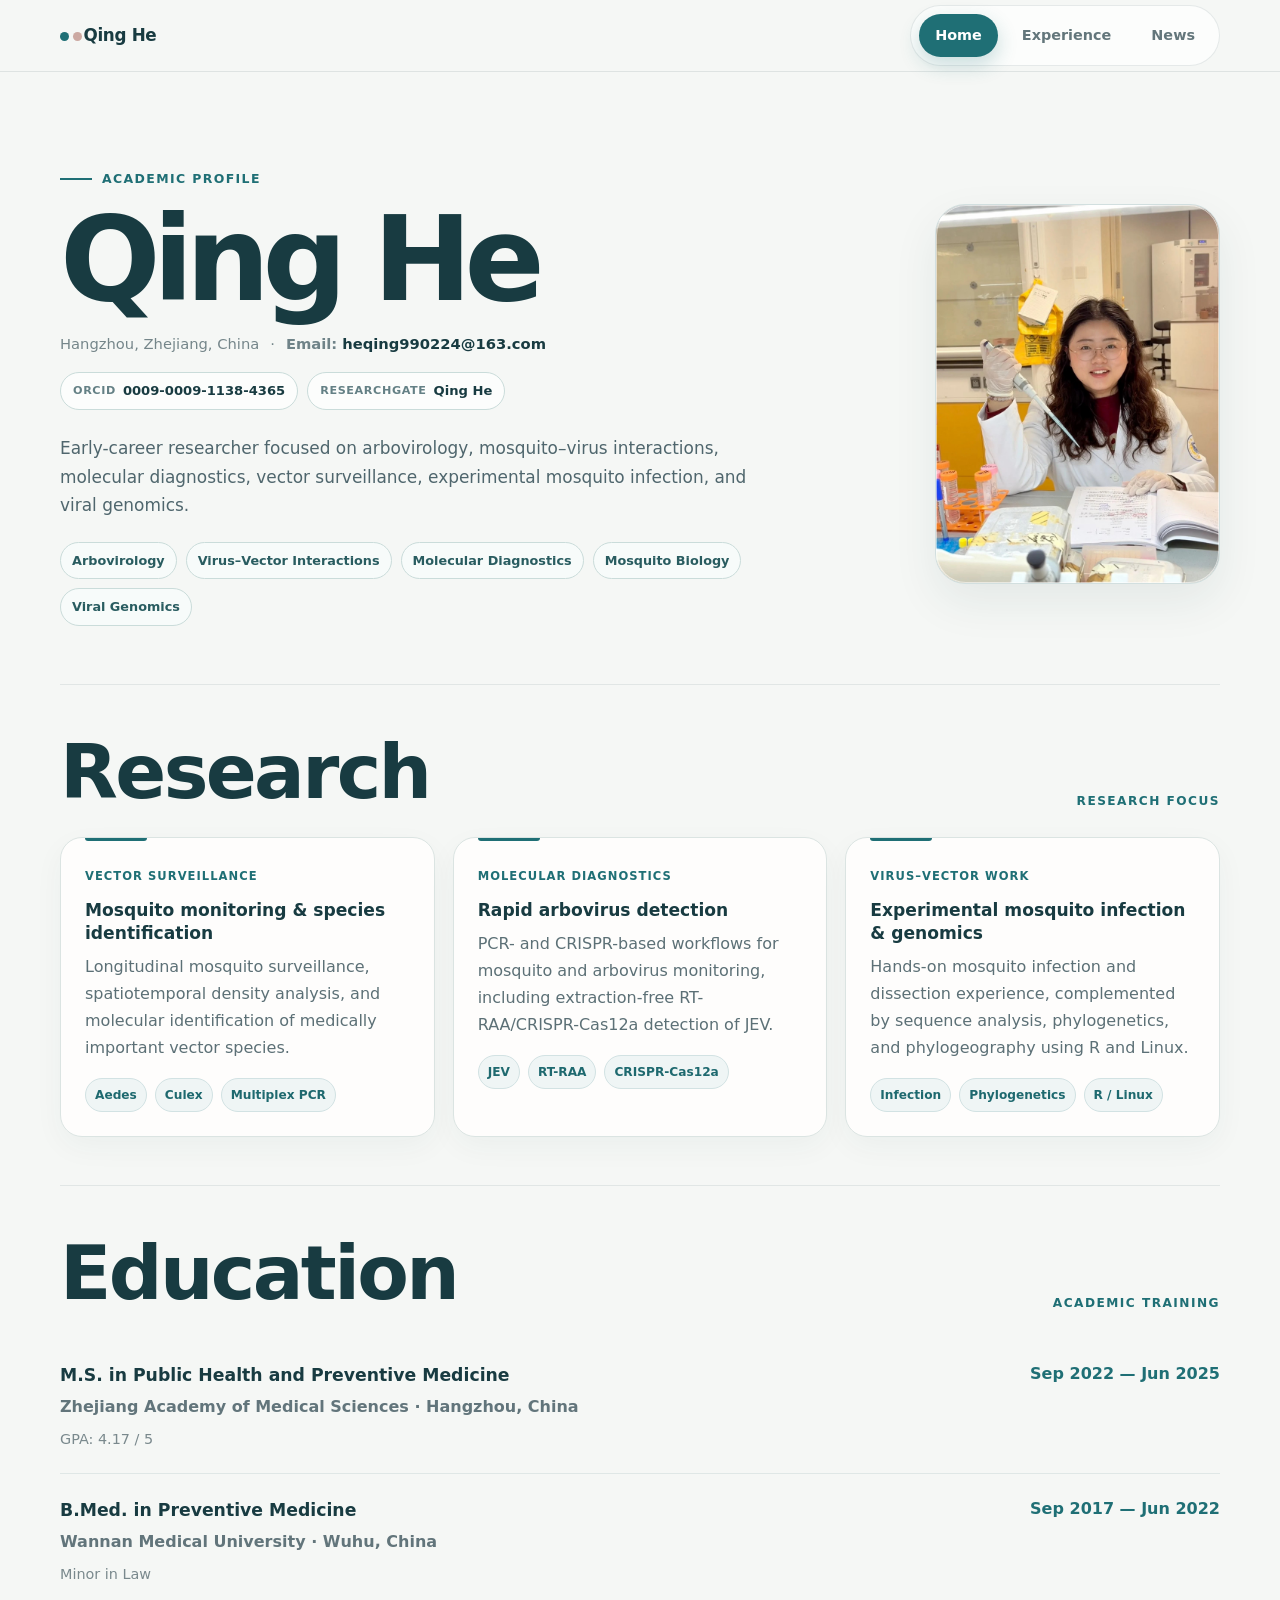
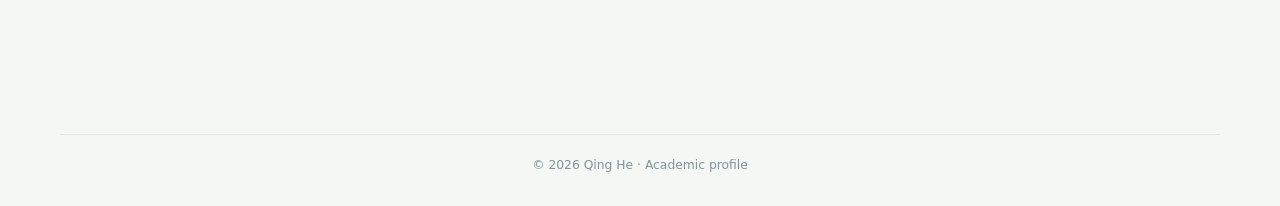
==== index.html @ 80b7b5f9 "Add files via upload" ====
<!doctype html>
<html lang="en">
<head>
  <meta charset="utf-8" />
  <meta name="viewport" content="width=device-width, initial-scale=1" />
  <meta name="description" content="Qing He — academic profile in
arbovirology, virus–vector interactions, molecular diagnostics, mosquito
biology, and viral genomics." />
  <title>Qing He | Academic Profile</title>
  <link rel="stylesheet" href="styles.css" />
</head>
<body>
<header class="site-header">
    <div class="nav-wrap">
      <button
        class="brand"
        type="button"
        data-go="home"
        aria-label="Go to Home"
      >
        <span class="brand-mark" aria-hidden="true"></span>
        Qing He
      </button>

      <nav class="nav" aria-label="Primary navigation">
        <button
          class="nav-button is-active"
          data-target="home"
          style="--nav-accent: var(--home)"
        >
          Home
        </button>

        <button
          class="nav-button"
          data-target="experience"
          style="--nav-accent: var(--experience)"
        >
          Experience
        </button>

        <button
          class="nav-button"
          data-target="news"
          style="--nav-accent: var(--news)"
        >
          News
        </button>
      </nav>
    </div>
  </header>

  <main class="viewport">
    <section
      class="panel is-active"
      id="home"
      data-section="home"
      aria-labelledby="home-title"
    >
      <div class="panel-inner">
        <div class="home-hero">
          <div>
            <div class="eyebrow">Academic profile</div>

            <h1 class="hero-title" id="home-title">
              Qing He
            </h1>

            <div class="hero-meta">
              <span>Hangzhou, Zhejiang, China</span>
              <span aria-hidden="true">·</span>
              <a class="hero-email" href="/cdn-cgi/l/email-protection#c9a1acb8a0a7aef0f0f9fbfbfd89f8fffae7aaa6a4" data-email-link data-email-user="heqing990224" data-email-domain="163.com" aria-label="Email Qing He">
                <span class="hero-email-label">Email:</span>
                <span data-email-text>heqing990224<span aria-hidden="true">@</span>163.com</span>
              </a>
            </div>

            <div class="profile-links" aria-label="Academic profiles">
              <a class="profile-link" href="https://orcid.org/0009-0009-1138-4365" target="_blank" rel="noopener noreferrer" aria-label="Open Qing He ORCID profile">
                <span class="profile-link-label">ORCID</span>
                <span class="profile-link-value">0009-0009-1138-4365</span>
              </a>

              <a class="profile-link" href="https://www.researchgate.net/profile/Qing-He-54?ev=hdr_xprf&_sg=8JIDaJkC8CQOIIsmKTd4hrXdE8u2gQSacKJTOpzqQP1G1YLmXkYHVivfxUIa-Lt-4Oq8OK9d4lY125gKwbFvw5Dj&_tp=eyJjb250ZXh0Ijp7ImZpcnN0UGFnZSI6ImhvbWUiLCJwYWdlIjoiaG9tZSIsInBvc2l0aW9uIjoiZ2xvYmFsSGVhZGVyIn19" target="_blank" rel="noopener noreferrer" aria-label="Open Qing He ResearchGate profile">
                <span class="profile-link-label">ResearchGate</span>
                <span class="profile-link-value">Qing He</span>
              </a>
            </div>

            <p class="hero-copy">
              Early-career researcher focused on arbovirology,
              mosquito–virus interactions, molecular diagnostics,
              vector surveillance, experimental mosquito infection,
              and viral genomics.
            </p>

            <div
              class="hero-pills"
              aria-label="Research interests"
            >
              <span class="pill">Arbovirology</span>
              <span class="pill">Virus–Vector Interactions</span>
              <span class="pill">Molecular Diagnostics</span>
              <span class="pill">Mosquito Biology</span>
              <span class="pill">Viral Genomics</span>
            </div>
          </div>

          <div class="portrait-wrap">
            <div class="portrait-frame">
              <img
                src="images/portrait.png"
                alt="Qing He working in a laboratory"
              />
            </div>
          </div>
        </div>

        <section
          class="section-block"
          aria-labelledby="research-title"
        >
          <div class="section-heading">
            <h2 id="research-title">Research</h2>
            <div class="section-index">Research focus</div>
          </div>

          <div class="grid-3">
            <article class="card">
              <span class="mini-label">Vector surveillance</span>

              <h4>
                Mosquito monitoring &amp; species identification
              </h4>

              <p>
                Longitudinal mosquito surveillance,
                spatiotemporal density analysis, and molecular
                identification of medically important vector species.
              </p>

              <div class="key-tags">
                <span class="key-tag">Aedes</span>
                <span class="key-tag">Culex</span>
                <span class="key-tag">Multiplex PCR</span>
              </div>
            </article>

            <article class="card">
              <span class="mini-label">Molecular diagnostics</span>

              <h4>Rapid arbovirus detection</h4>

              <p>
                PCR- and CRISPR-based workflows for mosquito
                and arbovirus monitoring, including extraction-free
                RT-RAA/CRISPR-Cas12a detection of JEV.
              </p>

              <div class="key-tags">
                <span class="key-tag">JEV</span>
                <span class="key-tag">RT-RAA</span>
                <span class="key-tag">CRISPR-Cas12a</span>
              </div>
            </article>

            <article class="card">
              <span class="mini-label">Virus–vector work</span>

              <h4>
                Experimental mosquito infection &amp; genomics
              </h4>

              <p>
                Hands-on mosquito infection and dissection experience,
                complemented by sequence analysis, phylogenetics,
                and phylogeography using R and Linux.
              </p>

              <div class="key-tags">
                <span class="key-tag">Infection</span>
                <span class="key-tag">Phylogenetics</span>
                <span class="key-tag">R / Linux</span>
              </div>
            </article>
          </div>
        </section>

        <section
          class="section-block"
          aria-labelledby="education-title"
        >
          <div class="section-heading">
            <h2 id="education-title">Education</h2>
            <div class="section-index">Academic training</div>
          </div>

          <div class="education-list">
            <article class="edu-item">
              <div>
                <h3 class="edu-degree">
                  M.S. in Public Health and Preventive Medicine
                </h3>

                <p class="edu-school">
                  Zhejiang Academy of Medical Sciences · Hangzhou, China
                </p>

                <p class="edu-note">
                  GPA: 4.17 / 5
                </p>
              </div>

              <div class="edu-date">
                Sep 2022 — Jun 2025
              </div>
            </article>

            <article class="edu-item">
              <div>
                <h3 class="edu-degree">
                  B.Med. in Preventive Medicine
                </h3>

                <p class="edu-school">
                  Wannan Medical University · Wuhu, China
                </p>

                <p class="edu-note">
                  Minor in Law
                </p>
              </div>

              <div class="edu-date">
                Sep 2017 — Jun 2022
              </div>
            </article>
          </div>
        </section>
      </div>
    </section>

    <section
      class="panel"
      id="experience"
      data-section="experience"
      aria-labelledby="experience-title"
    >
      <div class="panel-inner experience-shell">
        <section
          class="subsection"
          aria-labelledby="experience-title"
        >
          <div class="section-heading">
            <h2 id="experience-title">
              Research Experience
            </h2>

            <div class="section-index">
              Experience
            </div>
          </div>

          <div class="timeline">
            <article class="timeline-item">
              <div class="timeline-date">
                Jul 2025 — Present
              </div>

              <div>
                <h3 class="timeline-role">
                  Research Assistant
                </h3>

                <p class="timeline-org">
                  Sir Run Run Shaw Hospital,
                  School of Medicine, Zhejiang University
                </p>
              </div>
            </article>

            <article class="timeline-item">
              <div class="timeline-date">
                Sep 2022 — Dec 2024
              </div>

              <div>
                <h3 class="timeline-role">
                  Master’s Research Student
                </h3>

                <p class="timeline-org">
                  Provincial Key R&amp;D Project — Mosquito-borne Disease Surveillance ·
                  Zhejiang Academy of Medical Sciences
                </p>

                <p class="timeline-body">
                  Conducted longitudinal mosquito surveillance
                  across 10 surveillance sites in seven cities in
                  Zhejiang Province and analyzed spatiotemporal
                  mosquito-density patterns using R.
                </p>
              </div>
            </article>

            <article class="timeline-item">
              <div class="timeline-date">
                Jul 2023 — May 2025
              </div>

              <div>
                <h3 class="timeline-role">
                  Jointly Supervised Research Student
                </h3>

                <p class="timeline-org">
                  Southern Medical University · Guangzhou, China
                </p>

                <p class="timeline-body">
                  Developed and validated multiplex PCR identification
                  of six medically important mosquito species and
                  an extraction-free RT-RAA/CRISPR-Cas12a assay
                  for JEV detection.
                </p>
              </div>
            </article>
          </div>
        </section>

        <section
          class="subsection"
          aria-labelledby="publications-title"
        >
          <div class="section-heading">
            <h3 id="publications-title">
              Publications
            </h3>

            <div class="section-index">
              Papers &amp; patent
            </div>
          </div>

          <div class="pub-list">
            <article class="pub">
              <div class="pub-year">2026</div>

              <div>
                <p class="pub-title">
                  Guo X, Hu M, Lu Y, Liu X, Chen H, Zhang X,
                  Ge L, Li Z, Wang Y, <strong>He Q</strong>, et al.
                  A CRISPR-Cas12a-based assay for rapid dengue virus
                  monitoring in mosquito and clinical samples
                  facilitating global collaborative surveillance
                  and risk assessment to block dengue spreading.
                </p>

                <p class="pub-meta">
                  <em>Interdisciplinary Medicine</em>.
                  2026;4:e70074.
                </p>

                <div class="badges">
                  <span class="badge article">Article</span>
                </div>
              </div>
            </article>

            <article class="pub">
              <div class="pub-year">2025</div>

              <div>
                <p class="pub-title">
                  <strong>He Q</strong>, Lu Q, Xie N, et al.
                  Real-time dynamic monitoring and multiplex PCR
                  identification of vector mosquitoes in Zhejiang,
                  China.
                </p>

                <p class="pub-meta">
                  <em>PLoS Neglected Tropical Diseases</em>.
                  2025;19(5):e0013129.
                </p>

                <div class="badges">
                  <span class="badge first-author">
                    First author
                  </span>

                  <span class="badge article">
                    Article
                  </span>
                </div>
              </div>
            </article>

            <article class="pub">
              <div class="pub-year">2025</div>

              <div>
                <p class="pub-title">
                  Liu X, Li Z, Guo X, Ge L, Hu M,
                  <strong>He Q</strong>, et al.
                  SMART-RNA-Metavirome: a practical RNA metavirome
                  platform compatible with high-throughput
                  sequencing of both short and long reads.
                </p>

                <p class="pub-meta">
                  <em>Infectious Diseases of Poverty</em>.
                  2025;14(1):101.
                </p>

                <div class="badges">
                  <span class="badge article">
                    Article
                  </span>
                </div>
              </div>
            </article>

            <article class="pub">
              <div class="pub-year">2024</div>

              <div>
                <p class="pub-title">
                  Yu X, <strong>He Q</strong>, Kong Q.
                  Multidisciplinary approaches to combat emerging
                  viruses: diagnostics, therapeutic gene and vaccine
                  delivery, and nanotherapeutics.
                </p>

                <p class="pub-meta">
                  <em>Frontiers in Microbiology</em>.
                  2024;15:1387623.
                </p>

                <div class="badges">
                  <span class="badge review">
                    Review
                  </span>
                </div>
              </div>
            </article>

            <article class="pub">
              <div class="pub-year">
                Under review
              </div>

              <div>
                <p class="pub-title">
                  <strong>He Q</strong>, Li X, Hu Y, et al.
                  An extraction-free RT-RAA/CRISPR-Cas12a assay
                  for rapid detection of Japanese encephalitis
                  virus in mosquito surveillance.
                </p>

                <p class="pub-meta">
                  Under review at
                  <em>Parasites &amp; Vectors</em>.
                </p>

                <div class="badges">
                  <span class="badge first-author">
                    First author
                  </span>

                  <span class="badge article">
                    Article
                  </span>

                  <span class="badge status">
                    Under review
                  </span>
                </div>
              </div>
            </article>
          </div>

          <div class="patent-row">
            <div class="type-label">
              Patent
            </div>

            <h4>
              <strong>He Q</strong>, et al.
              A multiplex PCR detection kit for identifying
              multiple mosquito species.
            </h4>

            <p>
              Chinese Invention Patent Application No.
              <strong>CN202410066806.4</strong> ·
              Published; application pending.
            </p>
          </div>
        </section>

        <section
          class="subsection"
          aria-labelledby="skills-title"
        >
          <div class="section-heading">
            <h3 id="skills-title">
              Technical Skills
            </h3>

            <div class="section-index">
              Methods
            </div>
          </div>

          <div class="skills-grid">
            <article class="skill-card">
              <h4>
                Arbovirus &amp; Mosquito Techniques
              </h4>

              <p>
                Mosquito collection and surveillance;
                mosquito rearing; experimental mosquito infection;
                mosquito dissection.
              </p>

              <div class="skill-chip-row">
                <span class="skill-chip">Collection</span>
                <span class="skill-chip">Rearing</span>
                <span class="skill-chip">Infection</span>
                <span class="skill-chip">Dissection</span>
              </div>
            </article>

            <article class="skill-card">
              <h4>
                Virology &amp; Cell Culture
              </h4>

              <p>
                Cell culture; viral infection;
                virus propagation/enrichment;
                RNA/DNA extraction; qPCR.
              </p>

              <div class="skill-chip-row">
                <span class="skill-chip">Cell culture</span>
                <span class="skill-chip">Virus propagation</span>
                <span class="skill-chip">qPCR</span>
              </div>
            </article>

            <article class="skill-card">
              <h4>
                Molecular Biology &amp; Diagnostics
              </h4>

              <p>
                PCR; RT-RAA; CRISPR-Cas12a;
                primer design; plasmid construction;
                gel electrophoresis.
              </p>

              <div class="skill-chip-row">
                <span class="skill-chip">PCR</span>
                <span class="skill-chip">RT-RAA</span>
                <span class="skill-chip">CRISPR-Cas12a</span>
              </div>
            </article>

            <article class="skill-card">
              <h4>
                Bioinformatics &amp; Data Analysis
              </h4>

              <p>
                R; Linux; MEGA; phylogenetic analysis;
                phylogeographic analysis; SPSS;
                Adobe Illustrator.
              </p>

              <div class="skill-chip-row">
                <span class="skill-chip">R</span>
                <span class="skill-chip">Linux</span>
                <span class="skill-chip">Phylogenetics</span>
                <span class="skill-chip">SPSS</span>
              </div>
            </article>

            <article class="skill-card">
              <h4>
                Animal Experiments
              </h4>

              <p>
                Mouse intraperitoneal injection; oral gavage;
                blood collection; necropsy.
              </p>

              <div class="skill-chip-row">
                <span class="skill-chip">In vivo work</span>
                <span class="skill-chip">Necropsy</span>
                <span class="skill-chip">Sample collection</span>
              </div>
            </article>
          </div>
        </section>
      </div>
    </section>

    <section
      class="panel news-panel"
      id="news"
      data-section="news"
      aria-labelledby="news-title"
    >
      <div class="panel-inner">
        <div class="section-heading">
          <h2 id="news-title">News</h2>
          <div class="section-index">Updates</div>
        </div>

        <div
          class="news-grid"
          id="newsGrid"
          aria-live="polite"
        ></div>

      </div>
    </section>
  </main>

  <footer class="page-footer">
    © <span id="year"></span> Qing He · Academic profile
  </footer>
<script data-cfasync="false" src="/cdn-cgi/scripts/5c5dd728/cloudflare-static/email-decode.min.js"></script><script src="site.js"></script>
</body>
</html>
---- styles.css ----
:root {
      --ink: #183b41;
      --muted: #61757b;
      --line: #dbe4e2;
      --paper: #f5f7f5;
      --home: #1f6f75;
      --experience: #78633d;
      --news: #a45d50;
      --plum: #66598a;
      --gold: #a4732e;
      --soft-teal: #e8f3f0;
      --soft-blue: #edf4fa;
      --soft-gold: #fbf4e7;
      --soft-plum: #f2eff8;
      --soft-sage: #eef4e9;
      --shadow: 0 18px 45px rgba(27, 59, 64, .08);
      --radius: 22px;
      --max: 1160px;
      --header-h: 72px;
    }

    * { box-sizing: border-box; }
    html { scroll-behavior: smooth; }

    body {
      margin: 0;
      font-family: Inter, ui-sans-serif, system-ui, -apple-system,
        BlinkMacSystemFont, "Segoe UI", sans-serif;
      color: var(--ink);
      background: var(--paper);
      line-height: 1.68;
      -webkit-font-smoothing: antialiased;
      text-rendering: optimizeLegibility;
    }

    a {
      color: var(--home);
      text-underline-offset: 3px;
    }

    button,
    input,
    textarea {
      font: inherit;
    }

    button { cursor: pointer; }

    .site-header {
      position: sticky;
      top: 0;
      z-index: 40;
      min-height: var(--header-h);
      display: flex;
      align-items: center;
      background: rgba(245, 247, 245, .94);
      backdrop-filter: blur(14px);
      border-bottom: 1px solid rgba(24, 59, 65, .10);
    }

    .nav-wrap {
      width: min(var(--max), calc(100% - 40px));
      margin: 0 auto;
      display: flex;
      align-items: center;
      justify-content: space-between;
      gap: 20px;
    }

    .brand {
      border: 0;
      background: transparent;
      color: var(--ink);
      font-weight: 900;
      letter-spacing: -.02em;
      font-size: 1.05rem;
      padding: 8px 0;
    }

    .brand-mark {
      display: inline-block;
      width: 9px;
      height: 9px;
      margin-right: 9px;
      border-radius: 50%;
      background: var(--home);
      box-shadow: 13px 0 0 rgba(164, 93, 80, .5);
    }

    .nav {
      display: flex;
      align-items: center;
      gap: 8px;
      padding: 8px;
      border: 1px solid rgba(24, 59, 65, .10);
      border-radius: 999px;
      background: rgba(255, 255, 255, .72);
    }

    .nav-button {
      border: 0;
      border-radius: 999px;
      padding: 9px 16px;
      background: transparent;
      color: #63767b;
      font-weight: 800;
      font-size: .9rem;
    }

    .nav-button:hover,
    .nav-button:focus-visible {
      color: var(--nav-accent);
      background: color-mix(in srgb, var(--nav-accent) 8%, white);
      outline: none;
    }

    .nav-button.is-active {
      color: #fff;
      background: var(--nav-accent);
      box-shadow: 0 8px 20px
        color-mix(in srgb, var(--nav-accent) 24%, transparent);
    }

    .viewport {
      min-height: calc(100vh - var(--header-h));
    }

    .panel {
      display: none;
      padding: 56px 0 74px;
    }

    .panel.is-active {
      display: block;
      animation: fade-in .25s ease-out;
    }

    .panel-inner {
      width: min(var(--max), calc(100% - 40px));
      margin: 0 auto;
    }

    .panel[data-section="home"] { --accent: var(--home); }
    .panel[data-section="experience"] { --accent: var(--experience); }
    .panel[data-section="news"] { --accent: var(--news); }

    @keyframes fade-in {
      from {
        opacity: 0;
        transform: translateY(8px);
      }
      to {
        opacity: 1;
        transform: translateY(0);
      }
    }

    .home-hero {
      display: grid;
      grid-template-columns: minmax(0, 1.25fr) minmax(260px, .75fr);
      gap: 58px;
      align-items: center;
      min-height: 485px;
      padding: 34px 0 58px;
    }

    .eyebrow {
      display: inline-flex;
      align-items: center;
      gap: 10px;
      margin-bottom: 16px;
      color: var(--home);
      font-size: .78rem;
      font-weight: 900;
      letter-spacing: .11em;
      text-transform: uppercase;
    }

    .eyebrow::before {
      content: "";
      width: 32px;
      height: 2px;
      background: currentColor;
    }

    .hero-title {
      margin: 0;
      font-size: clamp(4rem, 10vw, 7.4rem);
      line-height: .92;
      letter-spacing: -.065em;
    }

    .hero-meta {
      display: flex;
      flex-wrap: wrap;
      gap: 8px 11px;
      align-items: center;
      margin-top: 18px;
      color: #75868a;
      font-size: .92rem;
    }

    .hero-meta a {
      color: var(--ink);
      font-weight: 780;
    }

    .hero-email {
      display: inline-flex;
      align-items: baseline;
      gap: 5px;
      color: var(--ink);
      font-weight: 800;
      text-decoration: none;
      white-space: nowrap;
    }

    .hero-email:hover,
    .hero-email:focus-visible {
      color: var(--home);
      text-decoration: underline;
      outline: none;
    }

    .hero-email-label {
      color: #6f8388;
      font-weight: 760;
    }

    .profile-links {
      display: flex;
      flex-wrap: wrap;
      gap: 9px;
      margin-top: 15px;
    }

    .profile-link {
      display: inline-flex;
      align-items: center;
      gap: 7px;
      min-height: 38px;
      border: 1px solid #cadcda;
      border-radius: 999px;
      background: rgba(255, 255, 255, .74);
      color: #295c60;
      padding: 8px 12px;
      font-size: .82rem;
      font-weight: 820;
      line-height: 1.2;
      text-decoration: none;
      transition: transform .18s ease, background .18s ease, border-color .18s ease;
    }

    .profile-link:hover,
    .profile-link:focus-visible {
      background: #fff;
      border-color: #9fc4bf;
      transform: translateY(-1px);
      outline: none;
    }

    .profile-link-label {
      color: #648085;
      font-size: .7rem;
      font-weight: 900;
      letter-spacing: .055em;
      text-transform: uppercase;
    }

    .profile-link-value {
      color: var(--ink);
    }

    .hero-copy {
      max-width: 760px;
      margin: 24px 0 0;
      color: #4f666d;
      font-size: 1.06rem;
    }

    .hero-pills {
      display: flex;
      flex-wrap: wrap;
      gap: 9px;
      margin-top: 22px;
    }

    .pill {
      border: 1px solid #cadcda;
      border-radius: 999px;
      background: #f7fbfa;
      color: #295c60;
      padding: 7px 11px;
      font-size: .8rem;
      font-weight: 800;
    }

    .portrait-wrap {
      justify-self: end;
      width: min(100%, 285px);
    }

    .portrait-frame {
      position: relative;
      aspect-ratio: 3 / 4;
      border: 1px solid #d2dfdf;
      border-radius: 30px;
      overflow: hidden;
      background: linear-gradient(145deg, #f9fbfb, #eaf2f0);
      box-shadow: var(--shadow);
    }

    .portrait-frame::after {
      content: "";
      position: absolute;
      inset: 0;
      box-shadow: inset 0 0 0 1px rgba(255,255,255,.55);
      border-radius: inherit;
      pointer-events: none;
    }

    .portrait-frame img {
      width: 100%;
      height: 100%;
      object-fit: cover;
      object-position: 50% 42%;
    }

    .section-block {
      padding: 48px 0;
      border-top: 1px solid rgba(24, 59, 65, .09);
    }

    .section-heading {
      display: flex;
      align-items: end;
      justify-content: space-between;
      gap: 22px;
      margin-bottom: 26px;
    }

    .section-heading h2,
    .section-heading h3 {
      margin: 0;
      letter-spacing: -.035em;
      line-height: 1.05;
    }

    .section-heading h2 {
      font-size: clamp(2.6rem, 6vw, 4.7rem);
    }

    .section-heading h3 {
      font-size: clamp(2rem, 4vw, 3.1rem);
    }

    .section-index {
      color: var(--accent);
      font-size: .76rem;
      font-weight: 900;
      letter-spacing: .12em;
      text-transform: uppercase;
      white-space: nowrap;
    }

    .grid-3,
    .grid-2,
    .skills-grid {
      display: grid;
      gap: 18px;
    }

    .grid-3 {
      grid-template-columns: repeat(3, minmax(0, 1fr));
    }

    .grid-2 {
      grid-template-columns: repeat(2, minmax(0, 1fr));
    }

    .card {
      position: relative;
      border: 1px solid var(--line);
      border-radius: var(--radius);
      padding: 24px;
      background: rgba(255, 254, 253, .92);
      box-shadow: 0 10px 30px rgba(25, 61, 66, .045);
    }

    .card::before {
      content: "";
      position: absolute;
      left: 24px;
      top: 0;
      width: 62px;
      height: 3px;
      border-radius: 0 0 999px 999px;
      background: var(--accent);
    }

    .card .mini-label {
      display: inline-block;
      margin-bottom: 12px;
      color: var(--accent);
      font-weight: 850;
      font-size: .72rem;
      letter-spacing: .09em;
      text-transform: uppercase;
    }

    .card h4 {
      margin: 0 0 9px;
      font-size: 1.07rem;
      line-height: 1.36;
    }

    .card p {
      margin: 0;
      color: #5c7076;
    }

    .key-tags,
    .skill-chip-row,
    .badges {
      display: flex;
      flex-wrap: wrap;
      gap: 8px;
      margin-top: 16px;
    }

    .key-tag,
    .skill-chip,
    .badge {
      border-radius: 999px;
      padding: 6px 9px;
      font-size: .76rem;
      font-weight: 800;
    }

    .key-tag {
      border: 1px solid
        color-mix(in srgb, var(--accent) 20%, white);
      background:
        color-mix(in srgb, var(--accent) 7%, white);
      color:
        color-mix(in srgb, var(--accent) 88%, #173b41);
    }

    .education-list {
      display: grid;
      gap: 0;
    }

    .edu-item {
      display: grid;
      grid-template-columns: minmax(0, 1fr) auto;
      gap: 24px;
      padding: 22px 0;
      border-bottom: 1px solid #dfe7e6;
    }

    .edu-item:last-child {
      border-bottom: 0;
    }

    .edu-degree {
      margin: 0;
      font-size: 1.08rem;
    }

    .edu-school {
      margin: 4px 0 0;
      color: #62757b;
      font-weight: 700;
    }

    .edu-note {
      margin: 6px 0 0;
      color: #7a898d;
      font-size: .9rem;
    }

    .edu-date {
      color: var(--home);
      font-weight: 850;
      white-space: nowrap;
    }

    .experience-shell {
      display: grid;
      gap: 36px;
    }

    .subsection {
      border: 1px solid var(--line);
      border-radius: 26px;
      background: rgba(255, 255, 255, .72);
      padding: 28px 30px;
      box-shadow: 0 12px 34px rgba(27, 59, 64, .05);
    }

    .timeline {
      display: grid;
      gap: 0;
    }

    .timeline-item {
      display: grid;
      grid-template-columns: 185px minmax(0, 1fr);
      gap: 26px;
      padding: 23px 0;
      border-bottom: 1px solid #e0e6e4;
    }

    .timeline-item:last-child {
      border-bottom: 0;
    }

    .timeline-date {
      color: var(--experience);
      font-weight: 860;
      font-size: .91rem;
    }

    .timeline-role {
      margin: 0 0 4px;
      font-size: 1.12rem;
    }

    .timeline-org {
      margin: 0 0 10px;
      color: #6c7d82;
      font-weight: 700;
    }

    .timeline-body {
      margin: 0;
      color: #536a70;
    }

    .timeline-body + .timeline-body {
      margin-top: 7px;
    }

    .pub-list {
      display: grid;
      gap: 0;
    }

    .pub {
      display: grid;
      grid-template-columns: 94px minmax(0, 1fr);
      gap: 20px;
      padding: 21px 0;
      border-bottom: 1px solid #e0e5e4;
    }

    .pub:last-child {
      border-bottom: 0;
    }

    .pub-year {
      color: var(--plum);
      font-weight: 900;
    }

    .pub-title {
      margin: 0;
      color: #2d3445;
      font-size: 1.01rem;
      font-weight: 760;
    }

    .pub-meta {
      margin: 5px 0 0;
      color: #69747f;
      font-size: .91rem;
    }

    .badge {
      border: 1px solid #d8dce4;
      background: #f8f9fb;
      color: #4f5664;
    }

    .badge.first-author {
      background: #284466;
      color: #fff;
      border-color: #284466;
    }

    .badge.article {
      background: #e7f2ef;
      color: #285d60;
      border-color: #c9ded9;
    }

    .badge.review {
      background: #f2eaf7;
      color: #704c7c;
      border-color: #ddcae6;
    }

    .badge.status {
      background: #fff3dc;
      color: #775b29;
      border-color: #ead7ae;
    }

    .patent-row {
      margin-top: 18px;
      border-left: 5px solid var(--gold);
      border-radius: 0 18px 18px 0;
      background: var(--soft-gold);
      padding: 22px 24px;
    }

    .patent-row .type-label {
      color: var(--gold);
      font-weight: 900;
      font-size: .74rem;
      letter-spacing: .1em;
      text-transform: uppercase;
    }

    .patent-row h4 {
      margin: 6px 0 6px;
      font-size: 1.05rem;
    }

    .patent-row p {
      margin: 0;
      color: #6f6657;
    }

    .skills-grid {
      grid-template-columns: repeat(2, minmax(0, 1fr));
    }

    .skill-card {
      border-radius: 18px;
      padding: 21px;
      border: 1px solid #dde5e3;
    }

    .skill-card:nth-child(1) { background: var(--soft-teal); }
    .skill-card:nth-child(2) { background: var(--soft-blue); }
    .skill-card:nth-child(3) { background: var(--soft-plum); }
    .skill-card:nth-child(4) { background: var(--soft-sage); }

    .skill-card:nth-child(5) {
      background: var(--soft-gold);
      grid-column: 1 / -1;
    }

    .skill-card h4 {
      margin: 0 0 9px;
      font-size: 1.02rem;
    }

    .skill-card p {
      margin: 0;
      color: #536970;
    }

    .skill-chip {
      border: 1px solid rgba(29, 69, 70, .13);
      background: rgba(255,255,255,.6);
      color: #425d5f;
    }

    .news-panel {
      background:
        linear-gradient(180deg, #f7f4f1 0%, #f9f6f4 100%);
    }

    .news-toolbar {
      display: flex;
      flex-wrap: wrap;
      gap: 9px;
      margin-bottom: 22px;
    }

    .btn {
      border: 1px solid
        color-mix(in srgb, var(--accent) 26%, white);
      border-radius: 999px;
      background: #fff;
      color: var(--accent);
      padding: 9px 13px;
      font-weight: 800;
    }

    .btn:hover,
    .btn:focus-visible {
      outline: none;
      background:
        color-mix(in srgb, var(--accent) 7%, white);
    }

    .btn.primary {
      background: var(--accent);
      color: #fff;
    }

    .news-grid {
      display: grid;
      grid-template-columns: repeat(3, minmax(0, 1fr));
      gap: 16px;
    }

    .news-card {
      overflow: hidden;
      border: 1px solid #eadedb;
      border-radius: 18px;
      background: #fff;
    }

    .news-media {
      aspect-ratio: 16 / 9;
      display: grid;
      place-items: center;
      overflow: hidden;
      background: #fbf7f5;
      border-bottom: 1px solid #eee1dd;
    }

    .news-media img {
      width: 100%;
      height: 100%;
      object-fit: cover;
    }

    .news-placeholder {
      color: #9b7b74;
      font-size: .84rem;
      font-weight: 760;
      text-align: center;
      padding: 20px;
    }

    .news-placeholder span {
      display: block;
      font-size: 2rem;
      line-height: 1;
      margin-bottom: 8px;
    }

    .news-body {
      padding: 18px;
    }

    .news-date {
      color: var(--news);
      font-size: .75rem;
      font-weight: 900;
      letter-spacing: .05em;
      text-transform: uppercase;
    }

    .news-title {
      margin: 7px 0 7px;
      font-size: 1rem;
      line-height: 1.4;
    }

    .news-summary {
      margin: 0;
      color: #6a7376;
      font-size: .9rem;
    }

    .news-link {
      display: inline-block;
      margin-top: 12px;
      color: var(--news);
      font-weight: 850;
      font-size: .84rem;
      text-decoration: none;
    }

    .news-actions {
      display: none;
      gap: 8px;
      margin-top: 14px;
    }

    body.editing-news .news-actions {
      display: flex;
    }

    .mini-btn {
      border: 1px solid #ded4d1;
      border-radius: 999px;
      background: #fff;
      padding: 6px 9px;
      color: #5c6668;
      font-size: .76rem;
      font-weight: 780;
    }

    .mini-btn.danger {
      color: #955147;
    }

    .news-editor {
      display: none;
      margin-top: 24px;
      border: 1px solid #eadad5;
      border-radius: 20px;
      background: #fffafa;
      padding: 22px;
    }

    body.editing-news .news-editor {
      display: block;
    }

    .news-editor h3 {
      margin: 0 0 16px;
    }

    .editor-grid {
      display: grid;
      grid-template-columns: repeat(2, minmax(0, 1fr));
      gap: 14px;
    }

    .field {
      display: grid;
      gap: 7px;
    }

    .field.full {
      grid-column: 1 / -1;
    }

    .field label {
      font-size: .83rem;
      font-weight: 800;
      color: #675d5a;
    }

    .field input,
    .field textarea {
      width: 100%;
      border: 1px solid #ded4d1;
      border-radius: 12px;
      padding: 10px 12px;
      background: #fff;
      color: var(--ink);
    }

    .field textarea {
      min-height: 115px;
      resize: vertical;
    }

    .image-preview {
      min-height: 90px;
      display: grid;
      place-items: center;
      overflow: hidden;
      border: 1px dashed #d9ccc8;
      border-radius: 12px;
      background: #fff;
      color: #93817c;
      font-size: .82rem;
    }

    .image-preview img {
      width: 100%;
      max-height: 260px;
      object-fit: cover;
    }

    .editor-actions {
      display: flex;
      flex-wrap: wrap;
      gap: 9px;
      margin-top: 16px;
    }

    .editor-status {
      margin-top: 10px;
      min-height: 1.2em;
      color: #6f5149;
      font-size: .82rem;
    }

    .page-footer {
      width: min(var(--max), calc(100% - 40px));
      margin: 4px auto 30px;
      padding-top: 20px;
      border-top: 1px solid rgba(24,59,65,.08);
      color: #849297;
      font-size: .77rem;
      text-align: center;
    }

    @media (max-width: 920px) {
      .home-hero,
      .grid-3,
      .news-grid {
        grid-template-columns: 1fr;
      }

      .portrait-wrap {
        justify-self: start;
        width: min(260px, 72vw);
      }

      .timeline-item,
      .pub {
        grid-template-columns: 1fr;
        gap: 7px;
      }

      .skills-grid {
        grid-template-columns: 1fr;
      }

      .skill-card:nth-child(5) {
        grid-column: auto;
      }
    }

    @media (max-width: 680px) {
      :root { --header-h: 64px; }

      .nav-wrap {
        width: min(100%, calc(100% - 22px));
        gap: 10px;
      }

      .brand-mark { margin-right: 2px; }
      .brand { font-size: 0; }

      .nav {
        gap: 3px;
        padding: 5px;
      }

      .nav-button {
        padding: 8px 10px;
        font-size: .79rem;
      }

      .panel {
        padding: 35px 0 54px;
      }

      .panel-inner,
      .page-footer {
        width: min(100%, calc(100% - 28px));
      }

      .home-hero {
        min-height: 0;
        padding: 24px 0 42px;
        gap: 32px;
      }

      .hero-title {
        font-size: clamp(3.6rem, 23vw, 5.7rem);
      }

      .portrait-wrap {
        width: min(225px, 72vw);
      }

      .profile-links {
        align-items: flex-start;
      }

      .profile-link {
        max-width: 100%;
        flex-wrap: wrap;
      }

      .profile-link-value {
        overflow-wrap: anywhere;
      }

      .section-block {
        padding: 38px 0;
      }

      .section-heading {
        align-items: flex-start;
        flex-direction: column;
        gap: 9px;
      }

      .section-heading h2 {
        font-size: clamp(2.55rem, 15vw, 4rem);
      }

      .section-heading h3 {
        font-size: 2rem;
      }

      .grid-2 {
        grid-template-columns: 1fr;
      }

      .edu-item {
        grid-template-columns: 1fr;
        gap: 6px;
      }

      .edu-date { order: -1; }

      .subsection {
        padding: 22px 20px;
      }

      .editor-grid {
        grid-template-columns: 1fr;
      }

      .field.full {
        grid-column: auto;
      }
    }

    @media (prefers-reduced-motion: reduce) {
      html { scroll-behavior: auto; }

      *,
      *::before,
      *::after {
        animation-duration: .001ms !important;
        animation-iteration-count: 1 !important;
        transition-duration: .001ms !important;
      }
    }
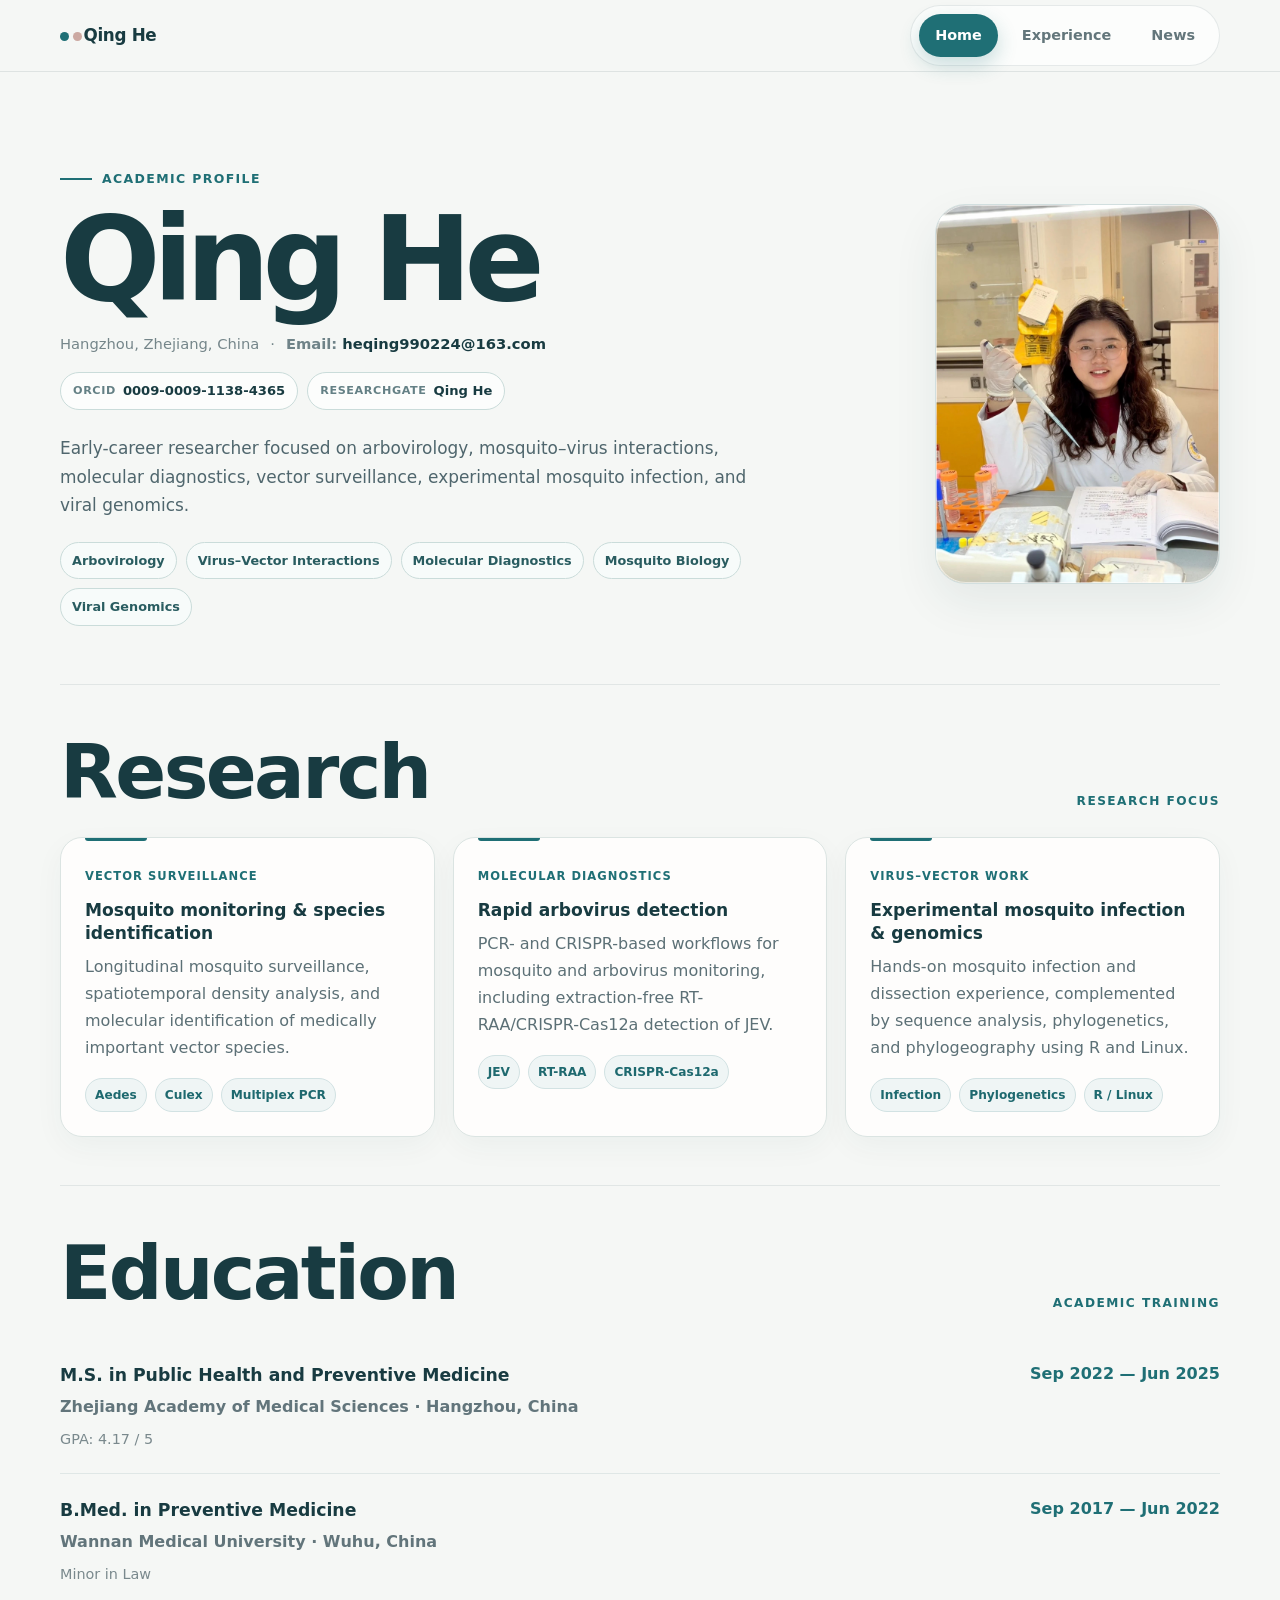
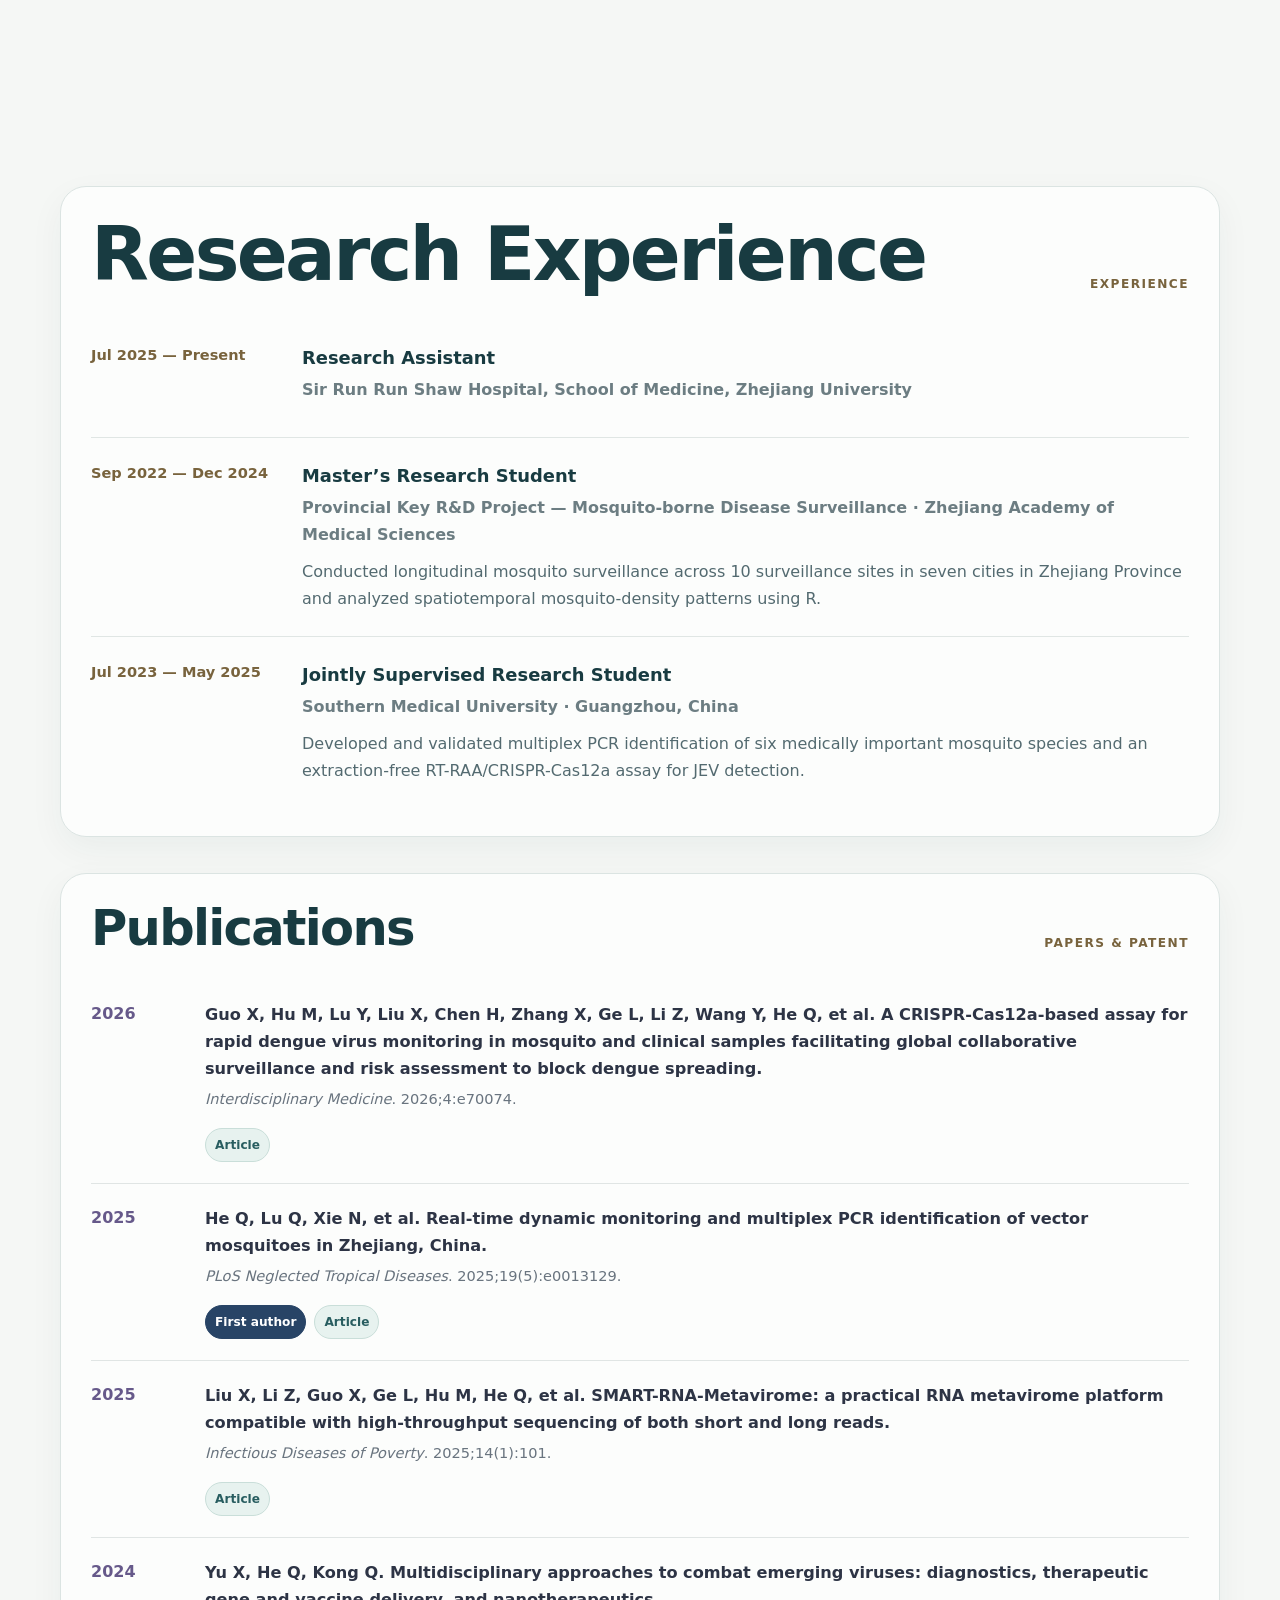
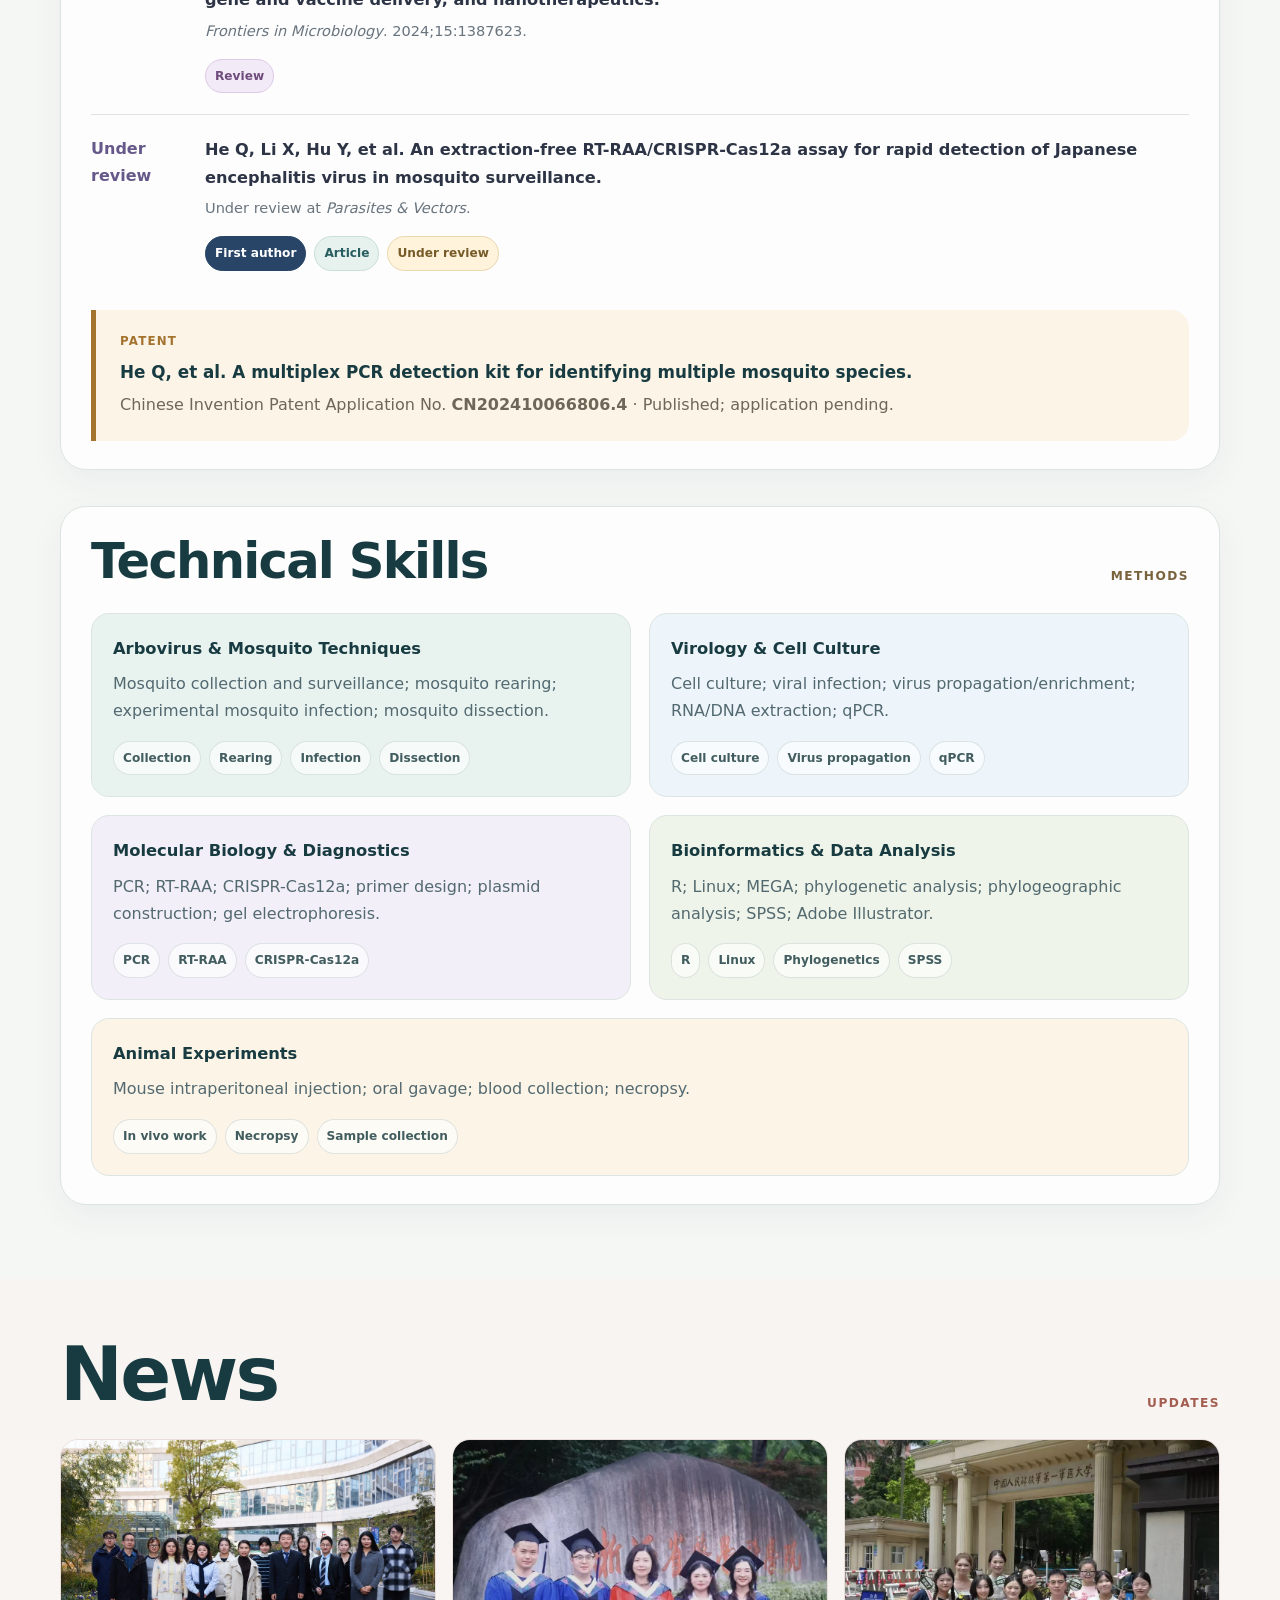
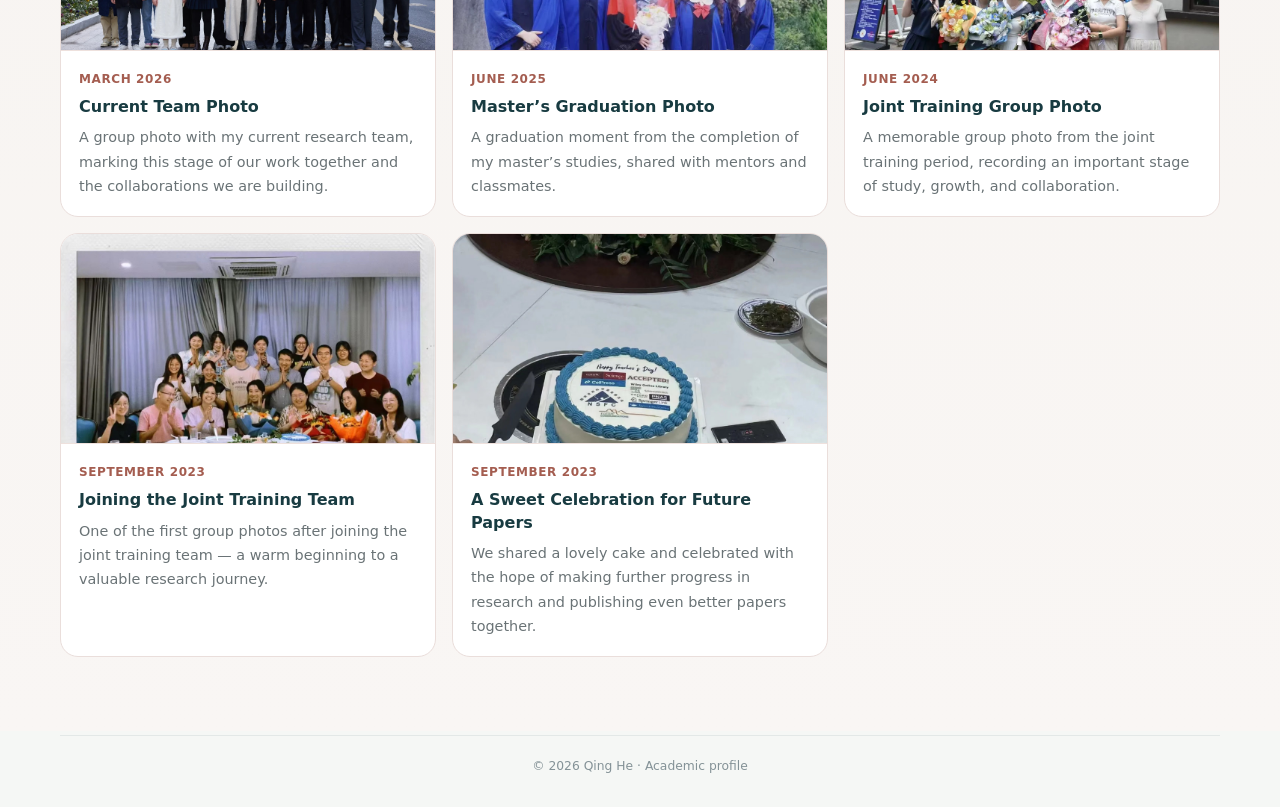
==== commit 421c7990: "Add files via upload" ====
--- a/index.html
+++ b/index.html
@@ -8,6 +8,17 @@
 biology, and viral genomics." />
   <title>Qing He | Academic Profile</title>
   <link rel="stylesheet" href="styles.css" />
+  <!-- One-page layout override: keep Home, Experience, and News visible in sequence. -->
+  <style id="one-page-layout">
+    html {
+      scroll-padding-top: calc(var(--header-h, 72px) + 18px);
+    }
+
+    .panel {
+      display: block !important;
+      scroll-margin-top: calc(var(--header-h, 72px) + 18px);
+    }
+  </style>
 </head>
 <body>
 <header class="site-header">
@@ -634,5 +645,150 @@
     © <span id="year"></span> Qing He · Academic profile
   </footer>
 <script data-cfasync="false" src="/cdn-cgi/scripts/5c5dd728/cloudflare-static/email-decode.min.js"></script><script src="site.js"></script>
+<script id="one-page-navigation">
+(() => {
+  const panelOrder = ["home", "experience", "news"];
+  const panels = new Map(
+    panelOrder.map((id) => [id, document.getElementById(id)])
+  );
+  const navButtons = Array.from(
+    document.querySelectorAll(".nav-button[data-target]")
+  );
+  const reduceMotion = window.matchMedia(
+    "(prefers-reduced-motion: reduce)"
+  );
+
+  function validPanel(id) {
+    return panelOrder.includes(id) && panels.get(id);
+  }
+
+  function setActiveNav(id) {
+    if (!validPanel(id)) id = "home";
+
+    navButtons.forEach((button) => {
+      const active = button.dataset.target === id;
+      button.classList.toggle("is-active", active);
+
+      if (active) {
+        button.setAttribute("aria-current", "page");
+      } else {
+        button.removeAttribute("aria-current");
+      }
+    });
+  }
+
+  function headerOffset() {
+    const header = document.querySelector(".site-header");
+    return (header ? header.offsetHeight : 0) + 18;
+  }
+
+  function scrollToPanel(
+    id,
+    { updateHash = true, behavior = null } = {}
+  ) {
+    if (!validPanel(id)) id = "home";
+
+    const panel = panels.get(id);
+    const top = Math.max(
+      0,
+      panel.getBoundingClientRect().top + window.scrollY - headerOffset()
+    );
+
+    window.scrollTo({
+      top,
+      behavior:
+        behavior || (reduceMotion.matches ? "auto" : "smooth")
+    });
+
+    setActiveNav(id);
+
+    if (updateHash) {
+      history.replaceState(null, "", `#${id}`);
+    }
+  }
+
+  // Capture navigation clicks before the legacy tab-switching code in site.js.
+  document.addEventListener(
+    "click",
+    (event) => {
+      const control = event.target.closest("[data-target], [data-go]");
+      if (!control) return;
+
+      const id = control.dataset.target || control.dataset.go;
+      if (!validPanel(id)) return;
+
+      event.preventDefault();
+      event.stopImmediatePropagation();
+      scrollToPanel(id);
+    },
+    true
+  );
+
+  let scrollTicking = false;
+
+  function updateActiveFromScroll() {
+    const trigger = Math.max(
+      headerOffset() + 18,
+      window.innerHeight * 0.28
+    );
+
+    let current = "home";
+
+    panelOrder.forEach((id) => {
+      const panel = panels.get(id);
+      if (panel && panel.getBoundingClientRect().top <= trigger) {
+        current = id;
+      }
+    });
+
+    // At the very bottom, make sure News is highlighted.
+    if (
+      window.innerHeight + window.scrollY >=
+      document.documentElement.scrollHeight - 4
+    ) {
+      current = "news";
+    }
+
+    setActiveNav(current);
+    scrollTicking = false;
+  }
+
+  window.addEventListener(
+    "scroll",
+    () => {
+      if (!scrollTicking) {
+        scrollTicking = true;
+        window.requestAnimationFrame(updateActiveFromScroll);
+      }
+    },
+    { passive: true }
+  );
+
+  window.addEventListener("resize", updateActiveFromScroll);
+
+  window.addEventListener("hashchange", () => {
+    const id = location.hash.slice(1);
+    if (validPanel(id)) {
+      window.requestAnimationFrame(() => {
+        scrollToPanel(id, { updateHash: false, behavior: "auto" });
+      });
+    }
+  });
+
+  // site.js may remove .is-active from hidden tabs during initialization.
+  // CSS above forces every panel to remain visible; this block only restores
+  // the correct navigation highlight and optional deep-link position.
+  window.requestAnimationFrame(() => {
+    const initial = location.hash.slice(1);
+
+    if (validPanel(initial)) {
+      scrollToPanel(initial, { updateHash: false, behavior: "auto" });
+    } else {
+      setActiveNav("home");
+      updateActiveFromScroll();
+    }
+  });
+})();
+</script>
 </body>
 </html>
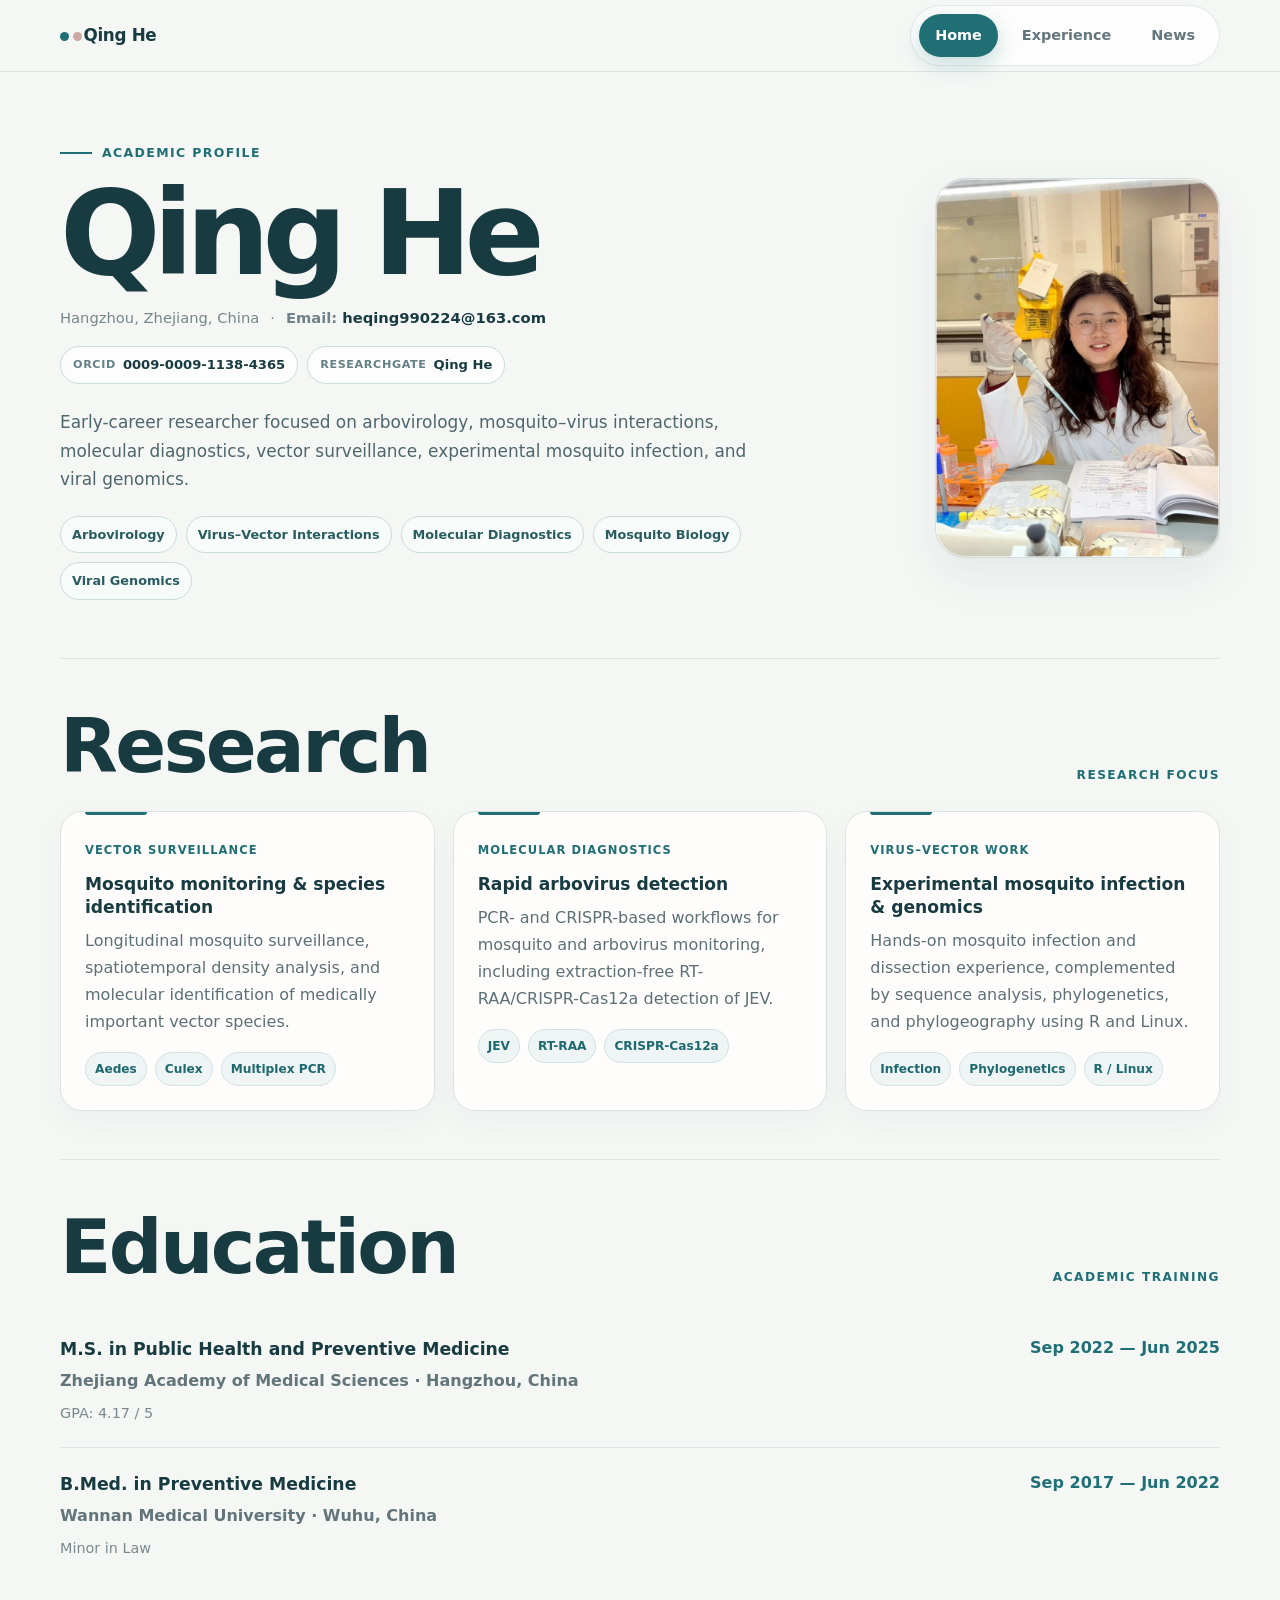
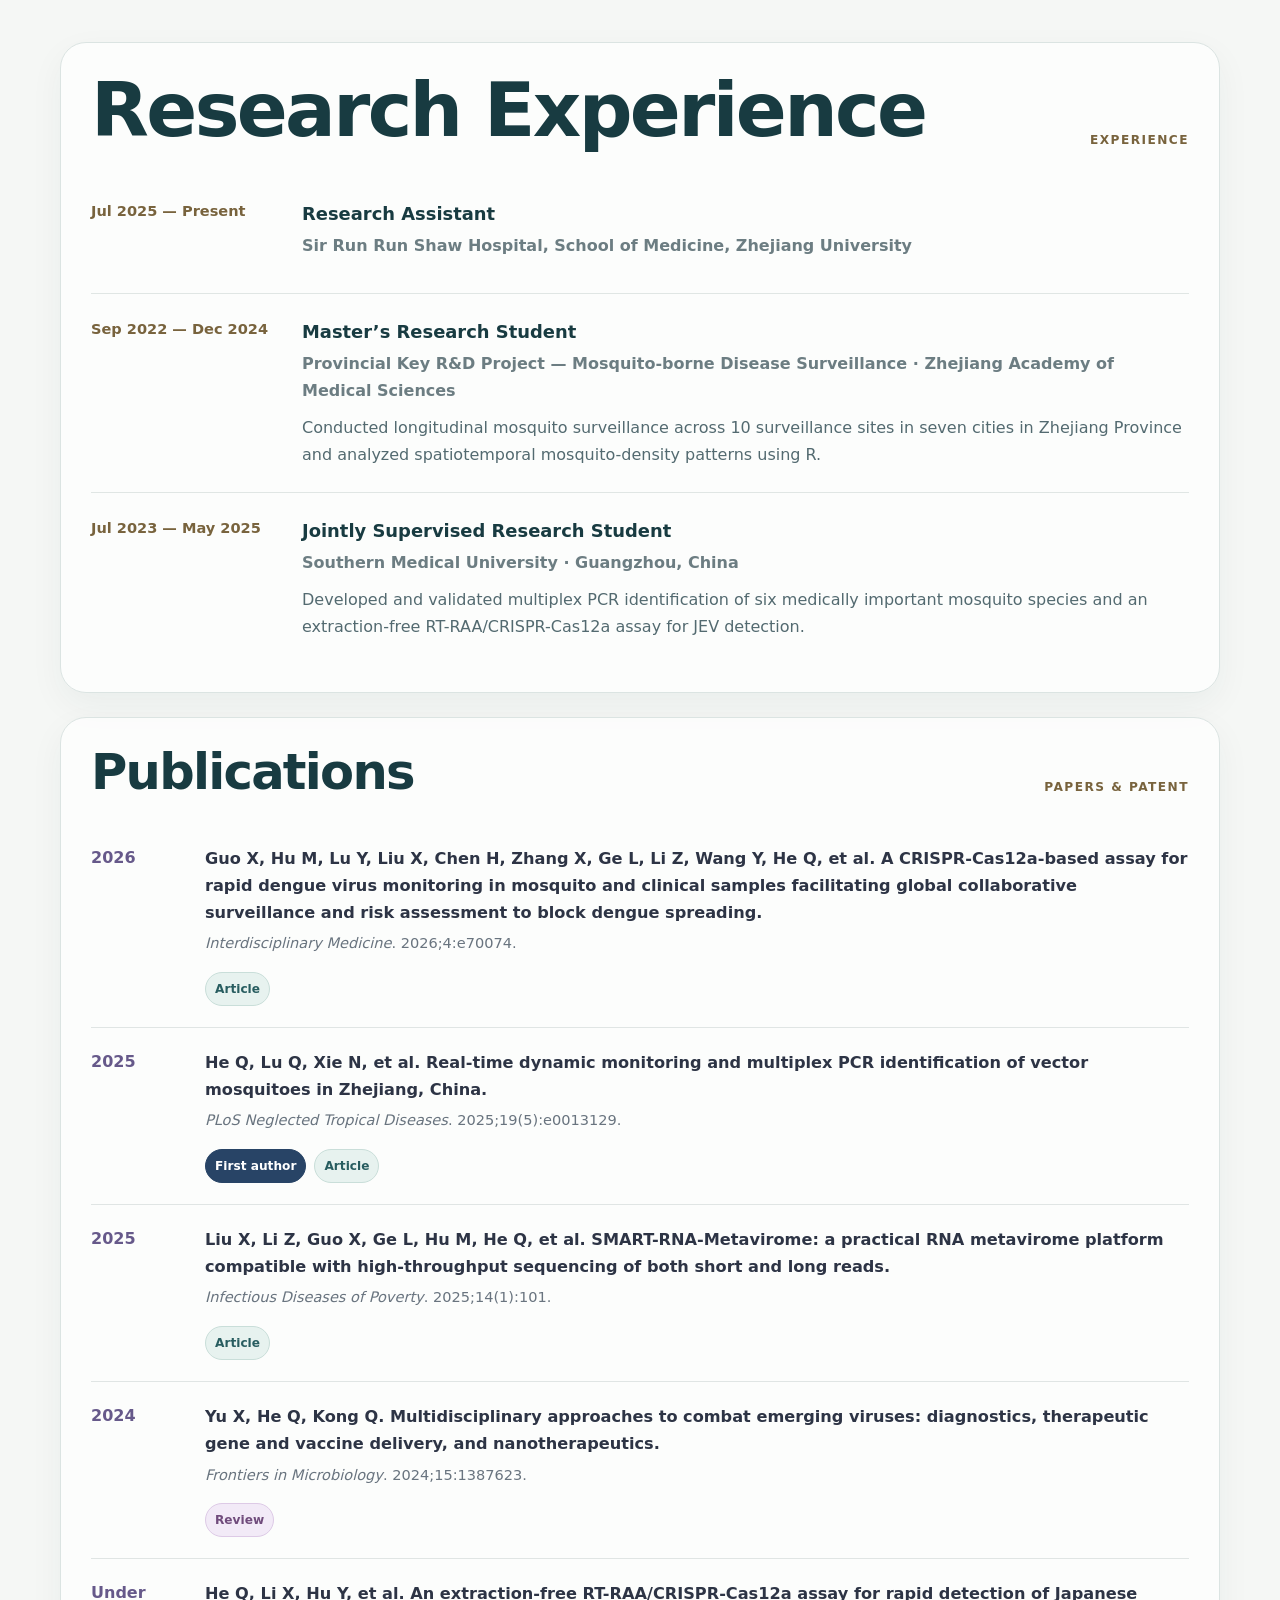
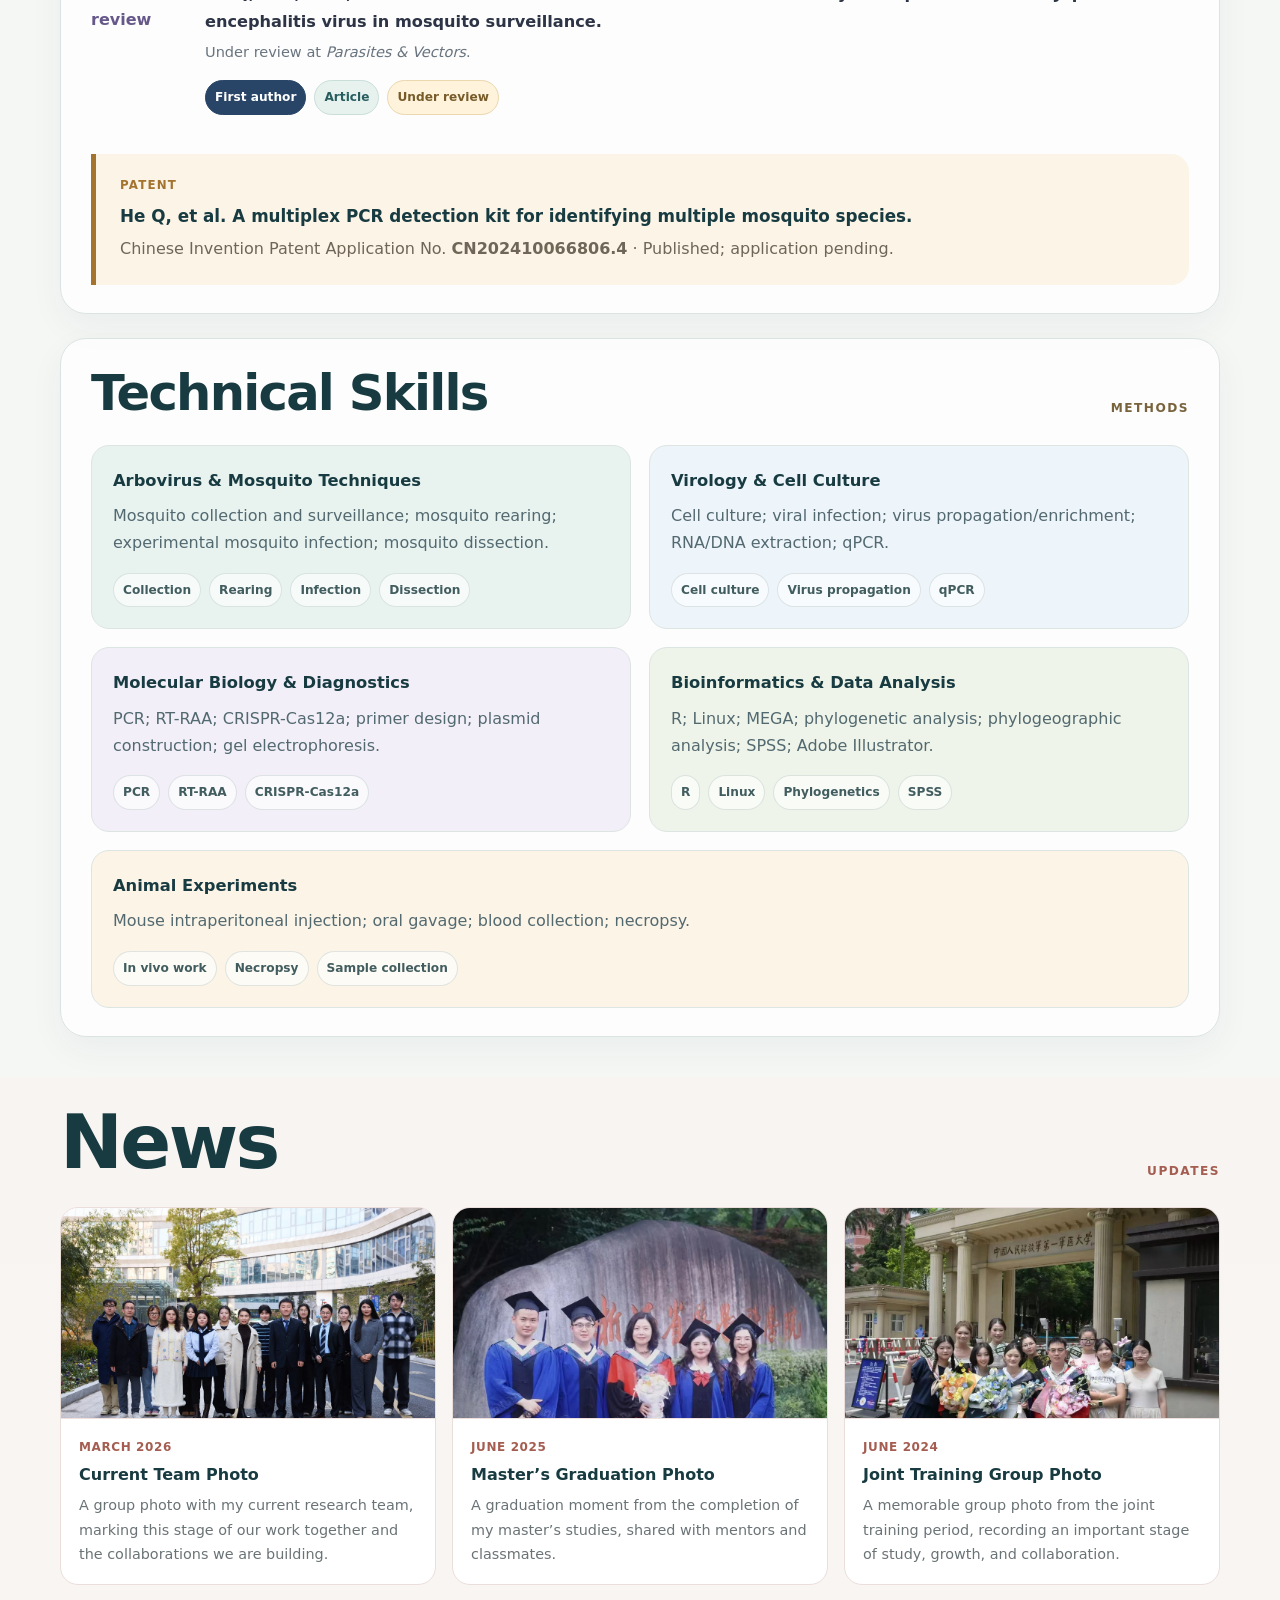
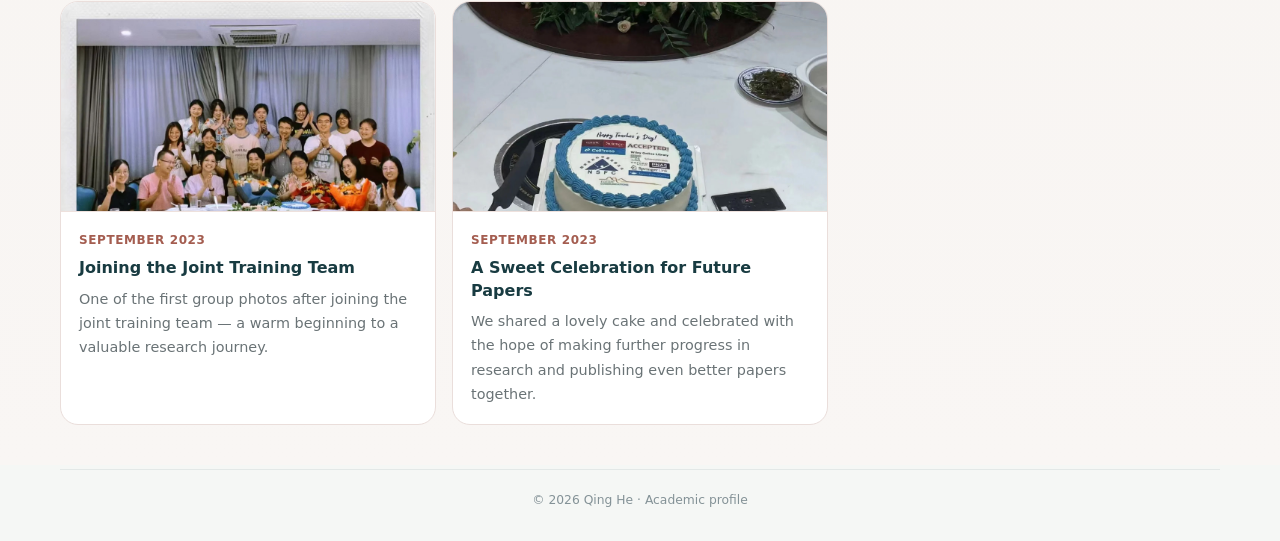
==== commit 1a6c0de7: "Update index.html" ====
--- a/index.html
+++ b/index.html
@@ -8,6 +8,50 @@
 biology, and viral genomics." />
   <title>Qing He | Academic Profile</title>
   <link rel="stylesheet" href="styles.css" />
+  <style id="spacing-tune">
+  html {
+    scroll-padding-top: calc(var(--header-h) + 18px);
+  }
+
+  .panel {
+    min-height: auto !important;
+    padding: 30px 0 40px !important;
+  }
+
+  #home .section-block:last-child {
+    padding-bottom: 12px !important;
+  }
+
+  #experience {
+    padding-top: 8px !important;
+  }
+
+  .experience-shell {
+    gap: 24px !important;
+  }
+
+  #experience .subsection:first-child {
+    margin-top: 0 !important;
+  }
+
+  #news {
+    padding-top: 26px !important;
+  }
+
+  @media (max-width: 900px) {
+    .panel {
+      padding: 24px 0 34px !important;
+    }
+
+    #home .section-block:last-child {
+      padding-bottom: 8px !important;
+    }
+
+    #experience {
+      padding-top: 4px !important;
+    }
+  }
+</style>
   <!-- One-page layout override: keep Home, Experience, and News visible in sequence. -->
   <style id="one-page-layout">
     html {
@@ -792,3 +836,4 @@
 </script>
 </body>
 </html>
+<!-- redeploy -->
